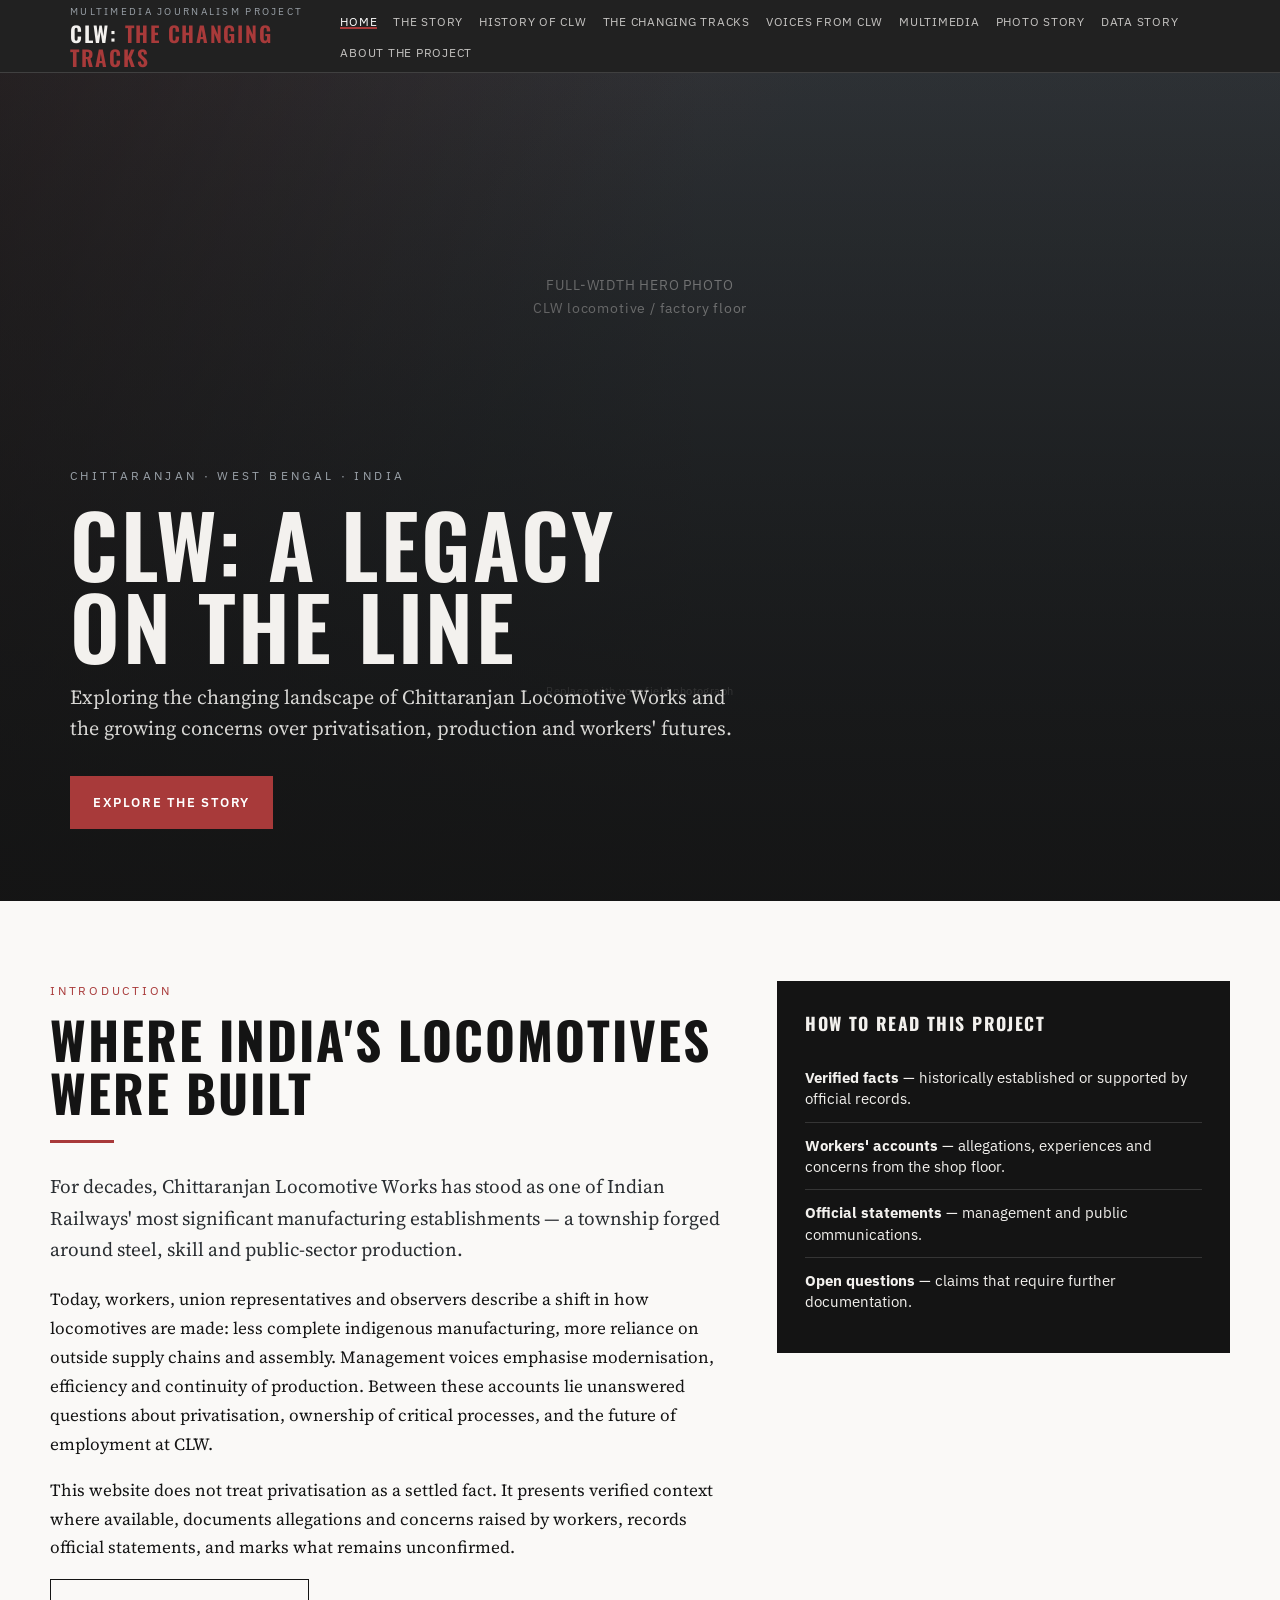
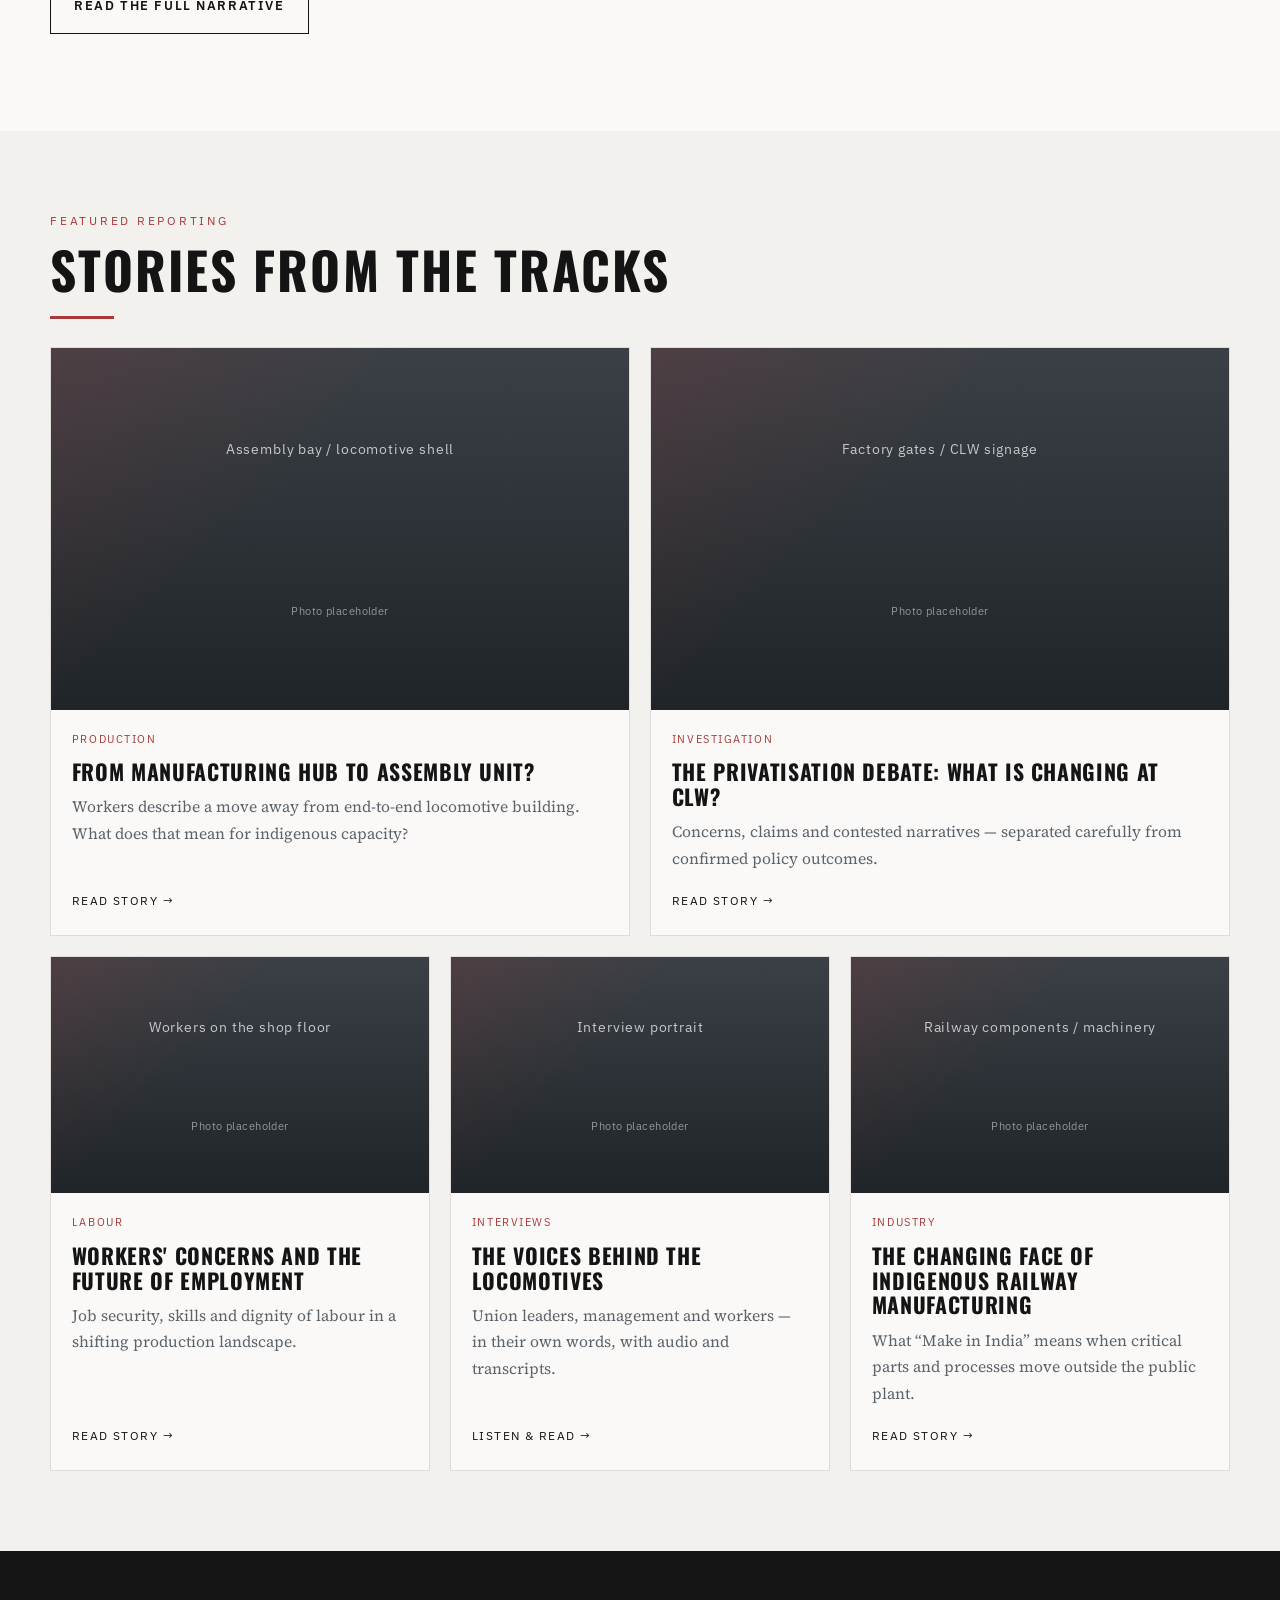
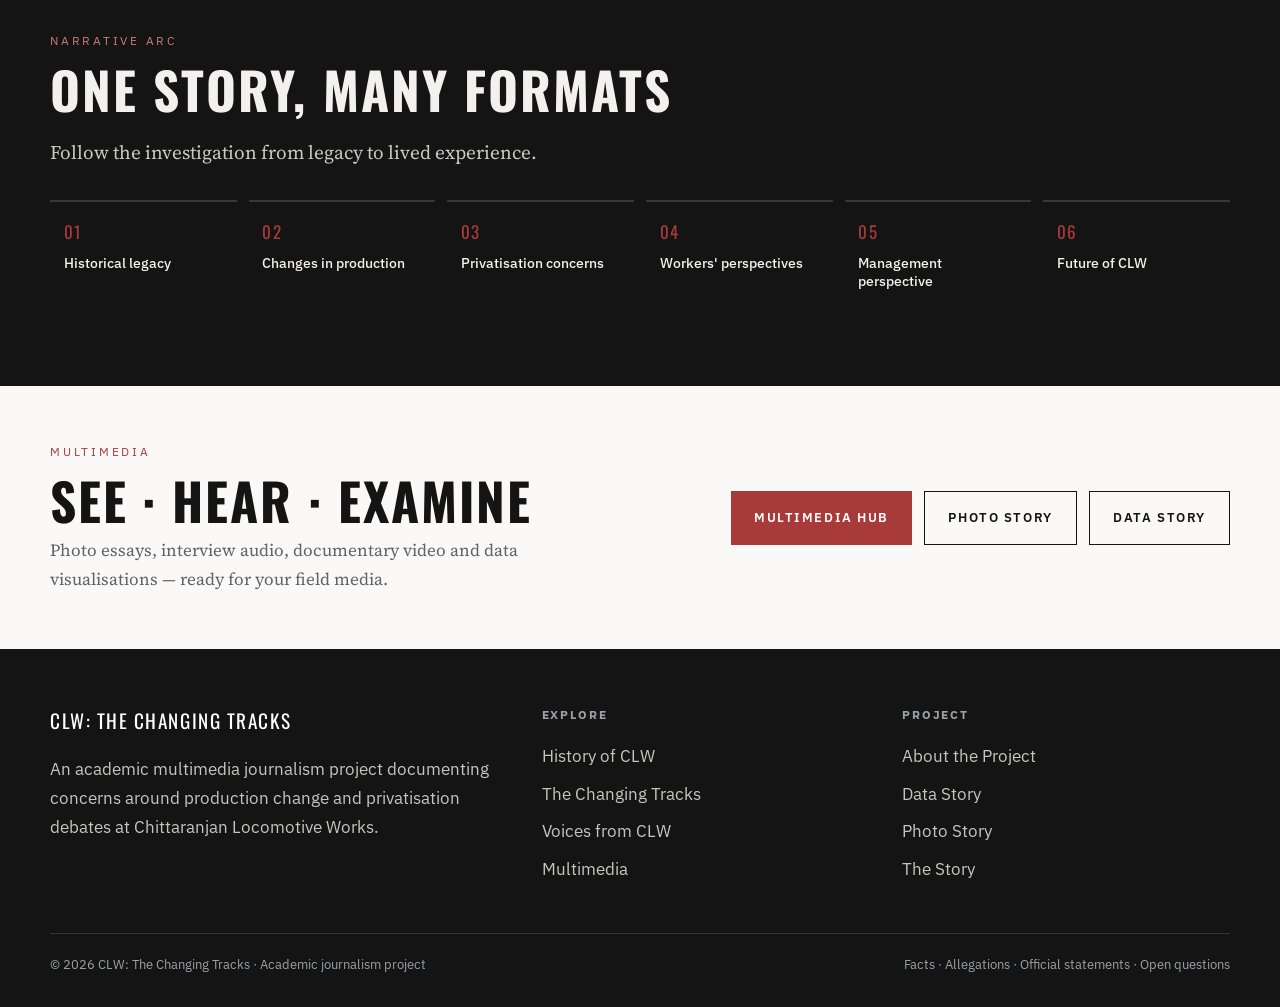
==== index.html @ 457da990 "Publish CLW: The Changing Tracks static multimedia journalism site. EOF" ====
<!DOCTYPE html>
<html lang="en">
<head>
  <meta charset="UTF-8" />
  <meta name="viewport" content="width=device-width, initial-scale=1" />
  <title>CLW: The Changing Tracks | A Multimedia Journalism Project</title>
  <meta name="description" content="An investigative multimedia journalism project exploring concerns around privatisation, production change and workers' futures at Chittaranjan Locomotive Works." />
  <meta name="theme-color" content="#141414" />
  <link rel="preconnect" href="https://fonts.googleapis.com" />
  <link rel="preconnect" href="https://fonts.gstatic.com" crossorigin />
  <link href="https://fonts.googleapis.com/css2?family=IBM+Plex+Sans:wght@400;500;600&family=Oswald:wght@500;600&family=Source+Serif+4:ital,opsz,wght@0,8..60,400;0,8..60,600;1,8..60,400&display=swap" rel="stylesheet" />
  <link rel="stylesheet" href="assets/css/style.css" />
</head>
<body>
  <a class="skip-link" href="#main">Skip to content</a>

  <header class="site-header">
    <div class="header-inner">
      <a class="brand" href="index.html">
        <span class="brand-kicker">Multimedia Journalism Project</span>
        <span class="brand-title">CLW: <span>The Changing Tracks</span></span>
      </a>
      <button class="nav-toggle" type="button" aria-label="Open menu" aria-expanded="false" aria-controls="site-nav">
        <span></span><span></span><span></span>
      </button>
      <nav class="site-nav" id="site-nav" aria-label="Primary">
        <ul>
          <li><a href="index.html">Home</a></li>
          <li><a href="the-story.html">The Story</a></li>
          <li><a href="history.html">History of CLW</a></li>
          <li><a href="changing-tracks.html">The Changing Tracks</a></li>
          <li><a href="voices.html">Voices from CLW</a></li>
          <li><a href="multimedia.html">Multimedia</a></li>
          <li><a href="photo-story.html">Photo Story</a></li>
          <li><a href="data-story.html">Data Story</a></li>
          <li><a href="about.html">About the Project</a></li>
        </ul>
      </nav>
    </div>
  </header>

  <main id="main">
    <section class="hero" aria-label="Hero">
      <div class="hero-media" aria-hidden="true">
        <div class="placeholder-photo hero-ph">
          FULL-WIDTH HERO PHOTO<br />
          CLW locomotive / factory floor<br />
          <small>Replace with your field photograph</small>
        </div>
      </div>
      <div class="hero-overlay"></div>
      <div class="hero-content">
        <p class="hero-label">Chittaranjan · West Bengal · India</p>
        <h1>CLW: A Legacy on the Line</h1>
        <p class="hero-sub">Exploring the changing landscape of Chittaranjan Locomotive Works and the growing concerns over privatisation, production and workers' futures.</p>
        <a class="btn" href="#intro" data-scroll="#intro">Explore the Story</a>
      </div>
    </section>

    <section class="section" id="intro">
      <div class="container intro-grid">
        <div class="reveal">
          <p class="section-kicker">Introduction</p>
          <h2 class="section-title">Where India's locomotives were built</h2>
          <hr class="divider" />
          <p class="lead">For decades, Chittaranjan Locomotive Works has stood as one of Indian Railways' most significant manufacturing establishments — a township forged around steel, skill and public-sector production.</p>
          <p>Today, workers, union representatives and observers describe a shift in how locomotives are made: less complete indigenous manufacturing, more reliance on outside supply chains and assembly. Management voices emphasise modernisation, efficiency and continuity of production. Between these accounts lie unanswered questions about privatisation, ownership of critical processes, and the future of employment at CLW.</p>
          <p>This website does not treat privatisation as a settled fact. It presents verified context where available, documents allegations and concerns raised by workers, records official statements, and marks what remains unconfirmed.</p>
          <p><a class="btn btn-outline" href="the-story.html">Read the full narrative</a></p>
        </div>
        <aside class="intro-aside reveal reveal-delay-1" aria-label="How to read this project">
          <h3>How to read this project</h3>
          <ul>
            <li><strong>Verified facts</strong> — historically established or supported by official records.</li>
            <li><strong>Workers' accounts</strong> — allegations, experiences and concerns from the shop floor.</li>
            <li><strong>Official statements</strong> — management and public communications.</li>
            <li><strong>Open questions</strong> — claims that require further documentation.</li>
          </ul>
        </aside>
      </div>
    </section>

    <section class="section featured" id="featured">
      <div class="container">
        <p class="section-kicker reveal">Featured reporting</p>
        <h2 class="section-title reveal">Stories from the tracks</h2>
        <hr class="divider reveal" />

        <div class="story-grid">
          <a class="story-card featured-wide reveal" href="stories/manufacturing-to-assembly.html">
            <div class="story-card-media">
              <div class="placeholder-photo">Assembly bay / locomotive shell<br /><small>Photo placeholder</small></div>
            </div>
            <div class="story-card-body">
              <span class="story-meta">Production</span>
              <h3>From Manufacturing Hub to Assembly Unit?</h3>
              <p>Workers describe a move away from end-to-end locomotive building. What does that mean for indigenous capacity?</p>
              <span class="story-link">Read story</span>
            </div>
          </a>

          <a class="story-card featured-wide reveal reveal-delay-1" href="stories/privatisation-debate.html">
            <div class="story-card-media">
              <div class="placeholder-photo">Factory gates / CLW signage<br /><small>Photo placeholder</small></div>
            </div>
            <div class="story-card-body">
              <span class="story-meta">Investigation</span>
              <h3>The Privatisation Debate: What Is Changing at CLW?</h3>
              <p>Concerns, claims and contested narratives — separated carefully from confirmed policy outcomes.</p>
              <span class="story-link">Read story</span>
            </div>
          </a>

          <a class="story-card reveal" href="stories/workers-concerns.html">
            <div class="story-card-media">
              <div class="placeholder-photo">Workers on the shop floor<br /><small>Photo placeholder</small></div>
            </div>
            <div class="story-card-body">
              <span class="story-meta">Labour</span>
              <h3>Workers' Concerns and the Future of Employment</h3>
              <p>Job security, skills and dignity of labour in a shifting production landscape.</p>
              <span class="story-link">Read story</span>
            </div>
          </a>

          <a class="story-card reveal reveal-delay-1" href="voices.html">
            <div class="story-card-media">
              <div class="placeholder-photo">Interview portrait<br /><small>Photo placeholder</small></div>
            </div>
            <div class="story-card-body">
              <span class="story-meta">Interviews</span>
              <h3>The Voices Behind the Locomotives</h3>
              <p>Union leaders, management and workers — in their own words, with audio and transcripts.</p>
              <span class="story-link">Listen &amp; read</span>
            </div>
          </a>

          <a class="story-card reveal reveal-delay-2" href="stories/indigenous-manufacturing.html">
            <div class="story-card-media">
              <div class="placeholder-photo">Railway components / machinery<br /><small>Photo placeholder</small></div>
            </div>
            <div class="story-card-body">
              <span class="story-meta">Industry</span>
              <h3>The Changing Face of Indigenous Railway Manufacturing</h3>
              <p>What “Make in India” means when critical parts and processes move outside the public plant.</p>
              <span class="story-link">Read story</span>
            </div>
          </a>
        </div>
      </div>
    </section>

    <section class="section journey">
      <div class="container">
        <p class="section-kicker reveal" style="color:#c97a7a;">Narrative arc</p>
        <h2 class="section-title reveal">One story, many formats</h2>
        <p class="lead reveal" style="color:rgba(243,241,238,0.82);">Follow the investigation from legacy to lived experience.</p>
        <div class="journey-steps">
          <a class="journey-step reveal" href="history.html"><div class="n">01</div><h3>Historical legacy</h3></a>
          <a class="journey-step reveal reveal-delay-1" href="changing-tracks.html"><div class="n">02</div><h3>Changes in production</h3></a>
          <a class="journey-step reveal reveal-delay-1" href="stories/privatisation-debate.html"><div class="n">03</div><h3>Privatisation concerns</h3></a>
          <a class="journey-step reveal reveal-delay-2" href="voices.html"><div class="n">04</div><h3>Workers' perspectives</h3></a>
          <a class="journey-step reveal reveal-delay-2" href="voices.html#official"><div class="n">05</div><h3>Management perspective</h3></a>
          <a class="journey-step reveal reveal-delay-3" href="data-story.html"><div class="n">06</div><h3>Future of CLW</h3></a>
        </div>
      </div>
    </section>

    <section class="section-tight">
      <div class="container" style="display:flex;flex-wrap:wrap;gap:1rem;align-items:center;justify-content:space-between;">
        <div>
          <p class="section-kicker">Multimedia</p>
          <h2 class="section-title" style="margin-bottom:0.5rem;">See · Hear · Examine</h2>
          <p class="muted" style="margin:0;max-width:36rem;">Photo essays, interview audio, documentary video and data visualisations — ready for your field media.</p>
        </div>
        <div style="display:flex;flex-wrap:wrap;gap:0.75rem;">
          <a class="btn" href="multimedia.html">Multimedia hub</a>
          <a class="btn btn-outline" href="photo-story.html">Photo story</a>
          <a class="btn btn-outline" href="data-story.html">Data story</a>
        </div>
      </div>
    </section>
  </main>

  <footer class="site-footer">
    <div class="footer-grid">
      <div>
        <div class="footer-brand">CLW: The Changing Tracks</div>
        <p>An academic multimedia journalism project documenting concerns around production change and privatisation debates at Chittaranjan Locomotive Works.</p>
      </div>
      <div>
        <h4>Explore</h4>
        <ul>
          <li><a href="history.html">History of CLW</a></li>
          <li><a href="changing-tracks.html">The Changing Tracks</a></li>
          <li><a href="voices.html">Voices from CLW</a></li>
          <li><a href="multimedia.html">Multimedia</a></li>
        </ul>
      </div>
      <div>
        <h4>Project</h4>
        <ul>
          <li><a href="about.html">About the Project</a></li>
          <li><a href="data-story.html">Data Story</a></li>
          <li><a href="photo-story.html">Photo Story</a></li>
          <li><a href="the-story.html">The Story</a></li>
        </ul>
      </div>
    </div>
    <div class="footer-bottom">
      <span>© 2026 CLW: The Changing Tracks · Academic journalism project</span>
      <span>Facts · Allegations · Official statements · Open questions</span>
    </div>
  </footer>

  <script src="assets/js/main.js"></script>
</body>
</html>
---- assets/css/style.css ----
/* =========================================================
   CLW: THE CHANGING TRACKS
   Editorial multimedia journalism stylesheet
   ========================================================= */

:root {
  --charcoal: #141414;
  --charcoal-soft: #1e1e1e;
  --steel: #2a2e32;
  --industrial: #5c636a;
  --mist: #9aa1a8;
  --off-white: #f3f1ee;
  --paper: #faf9f7;
  --rail-red: #a83a3a;
  --rail-red-deep: #7e2a2a;
  --border: rgba(20, 20, 20, 0.12);
  --border-light: rgba(255, 255, 255, 0.14);
  --shadow: 0 18px 50px rgba(0, 0, 0, 0.18);
  --max: 1180px;
  --nav-h: 72px;
  --font-display: "Oswald", "Arial Narrow", sans-serif;
  --font-serif: "Source Serif 4", Georgia, serif;
  --font-sans: "IBM Plex Sans", "Segoe UI", sans-serif;
  --ease: cubic-bezier(0.22, 1, 0.36, 1);
}

*,
*::before,
*::after {
  box-sizing: border-box;
}

html {
  scroll-behavior: smooth;
}

body {
  margin: 0;
  color: var(--charcoal);
  background: var(--paper);
  font-family: var(--font-serif);
  font-size: 1.0625rem;
  line-height: 1.7;
  -webkit-font-smoothing: antialiased;
}

img {
  max-width: 100%;
  display: block;
  height: auto;
}

a {
  color: inherit;
  text-decoration: none;
}

button,
.btn {
  font-family: var(--font-sans);
}

.sr-only {
  position: absolute;
  width: 1px;
  height: 1px;
  padding: 0;
  margin: -1px;
  overflow: hidden;
  clip: rect(0, 0, 0, 0);
  border: 0;
}

/* ---------- Skip link ---------- */
.skip-link {
  position: absolute;
  left: 1rem;
  top: -100px;
  background: var(--rail-red);
  color: white;
  padding: 0.6rem 1rem;
  z-index: 1000;
  font-family: var(--font-sans);
}

.skip-link:focus {
  top: 1rem;
}

/* ---------- Header ---------- */
.site-header {
  position: sticky;
  top: 0;
  z-index: 100;
  background: rgba(20, 20, 20, 0.94);
  backdrop-filter: blur(10px);
  border-bottom: 1px solid var(--border-light);
  transition: background 0.3s var(--ease);
}

.site-header.is-scrolled {
  background: rgba(20, 20, 20, 0.98);
}

.header-inner {
  max-width: var(--max);
  margin: 0 auto;
  padding: 0 1.25rem;
  min-height: var(--nav-h);
  display: flex;
  align-items: center;
  justify-content: space-between;
  gap: 1rem;
}

.brand {
  display: flex;
  flex-direction: column;
  gap: 0.1rem;
  color: var(--off-white);
  min-width: 0;
}

.brand-kicker {
  font-family: var(--font-sans);
  font-size: 0.65rem;
  letter-spacing: 0.22em;
  text-transform: uppercase;
  color: var(--mist);
}

.brand-title {
  font-family: var(--font-display);
  font-weight: 600;
  font-size: clamp(1rem, 2.2vw, 1.35rem);
  letter-spacing: 0.08em;
  line-height: 1.1;
  text-transform: uppercase;
}

.brand-title span {
  color: var(--rail-red);
}

.nav-toggle {
  display: none;
  background: transparent;
  border: 1px solid var(--border-light);
  color: var(--off-white);
  width: 44px;
  height: 44px;
  cursor: pointer;
  align-items: center;
  justify-content: center;
  flex-direction: column;
  gap: 5px;
}

.nav-toggle span {
  display: block;
  width: 18px;
  height: 2px;
  background: currentColor;
  transition: 0.25s var(--ease);
}

.site-nav ul {
  list-style: none;
  margin: 0;
  padding: 0;
  display: flex;
  flex-wrap: wrap;
  gap: 0.15rem 1rem;
  align-items: center;
}

.site-nav a {
  font-family: var(--font-sans);
  font-size: 0.78rem;
  letter-spacing: 0.06em;
  text-transform: uppercase;
  color: rgba(243, 241, 238, 0.78);
  transition: color 0.2s ease;
  white-space: nowrap;
}

.site-nav a:hover,
.site-nav a[aria-current="page"] {
  color: #fff;
}

.site-nav a[aria-current="page"] {
  box-shadow: inset 0 -2px 0 var(--rail-red);
}

/* ---------- Hero ---------- */
.hero {
  position: relative;
  min-height: min(92vh, 860px);
  display: grid;
  align-items: end;
  color: var(--off-white);
  overflow: hidden;
  background: var(--charcoal);
}

.hero-media {
  position: absolute;
  inset: 0;
}

.hero-media img,
.hero-media .placeholder-photo {
  width: 100%;
  height: 100%;
  object-fit: cover;
}

.hero-overlay {
  position: absolute;
  inset: 0;
  background:
    linear-gradient(180deg, rgba(20, 20, 20, 0.35) 0%, rgba(20, 20, 20, 0.55) 40%, rgba(20, 20, 20, 0.92) 100%),
    linear-gradient(90deg, rgba(20, 20, 20, 0.55) 0%, transparent 55%);
}

.hero-content {
  position: relative;
  z-index: 2;
  max-width: var(--max);
  width: 100%;
  margin: 0 auto;
  padding: 4rem 1.25rem 4.5rem;
}

.hero-label {
  font-family: var(--font-sans);
  font-size: 0.75rem;
  letter-spacing: 0.28em;
  text-transform: uppercase;
  color: var(--mist);
  margin-bottom: 1rem;
}

.hero h1 {
  margin: 0 0 1rem;
  font-family: var(--font-display);
  font-weight: 600;
  font-size: clamp(2.6rem, 8vw, 5.4rem);
  line-height: 0.95;
  letter-spacing: 0.03em;
  text-transform: uppercase;
  max-width: 14ch;
}

.hero-sub {
  max-width: 42rem;
  font-size: clamp(1.05rem, 2vw, 1.25rem);
  line-height: 1.55;
  color: rgba(243, 241, 238, 0.88);
  margin: 0 0 2rem;
}

.btn {
  display: inline-flex;
  align-items: center;
  gap: 0.65rem;
  padding: 0.95rem 1.45rem;
  background: var(--rail-red);
  color: #fff;
  font-size: 0.82rem;
  font-weight: 600;
  letter-spacing: 0.12em;
  text-transform: uppercase;
  border: none;
  cursor: pointer;
  transition: background 0.25s ease, transform 0.25s var(--ease);
}

.btn:hover {
  background: var(--rail-red-deep);
  transform: translateY(-1px);
}

.btn-ghost {
  background: transparent;
  border: 1px solid rgba(255, 255, 255, 0.35);
}

.btn-ghost:hover {
  background: rgba(255, 255, 255, 0.08);
}

.btn-outline {
  background: transparent;
  color: var(--charcoal);
  border: 1px solid var(--charcoal);
}

.btn-outline:hover {
  background: var(--charcoal);
  color: var(--off-white);
}

/* ---------- Layout helpers ---------- */
.section {
  padding: 5rem 1.25rem;
}

.section-tight {
  padding: 3.5rem 1.25rem;
}

.container {
  max-width: var(--max);
  margin: 0 auto;
}

.section-kicker {
  font-family: var(--font-sans);
  font-size: 0.72rem;
  letter-spacing: 0.24em;
  text-transform: uppercase;
  color: var(--rail-red);
  margin: 0 0 0.75rem;
}

.section-title {
  font-family: var(--font-display);
  font-size: clamp(2rem, 4.5vw, 3.2rem);
  letter-spacing: 0.04em;
  text-transform: uppercase;
  line-height: 1.05;
  margin: 0 0 1.25rem;
}

.lead {
  font-size: 1.2rem;
  line-height: 1.65;
  color: var(--steel);
  max-width: 46rem;
}

.divider {
  width: 64px;
  height: 3px;
  background: var(--rail-red);
  margin: 1.25rem 0 1.75rem;
  border: none;
}

.muted {
  color: var(--industrial);
}

.note-box {
  background: #efece8;
  border-left: 3px solid var(--rail-red);
  padding: 1rem 1.15rem;
  font-family: var(--font-sans);
  font-size: 0.92rem;
  color: var(--steel);
  margin: 1.5rem 0;
}

.note-box strong {
  color: var(--charcoal);
}

/* ---------- Intro ---------- */
.intro-grid {
  display: grid;
  grid-template-columns: 1.2fr 0.8fr;
  gap: 3rem;
  align-items: start;
}

.intro-aside {
  background: var(--charcoal);
  color: var(--off-white);
  padding: 1.75rem;
}

.intro-aside h3 {
  font-family: var(--font-display);
  letter-spacing: 0.08em;
  text-transform: uppercase;
  font-size: 1.1rem;
  margin: 0 0 1rem;
}

.intro-aside ul {
  margin: 0;
  padding: 0;
  list-style: none;
}

.intro-aside li {
  padding: 0.75rem 0;
  border-bottom: 1px solid var(--border-light);
  font-family: var(--font-sans);
  font-size: 0.92rem;
  line-height: 1.45;
}

.intro-aside li:last-child {
  border-bottom: none;
}

/* ---------- Featured stories ---------- */
.featured {
  background: var(--off-white);
}

.story-grid {
  display: grid;
  grid-template-columns: repeat(12, 1fr);
  gap: 1.25rem;
}

.story-card {
  grid-column: span 4;
  display: flex;
  flex-direction: column;
  background: var(--paper);
  border: 1px solid var(--border);
  transition: transform 0.3s var(--ease), box-shadow 0.3s var(--ease);
  overflow: hidden;
  min-height: 100%;
}

.story-card:hover {
  transform: translateY(-4px);
  box-shadow: var(--shadow);
}

.story-card.featured-wide {
  grid-column: span 6;
}

.story-card-media {
  position: relative;
  aspect-ratio: 16 / 10;
  overflow: hidden;
  background: var(--steel);
}

.story-card-media img,
.story-card-media .placeholder-photo {
  width: 100%;
  height: 100%;
  object-fit: cover;
  transition: transform 0.6s var(--ease);
}

.story-card:hover .story-card-media img,
.story-card:hover .story-card-media .placeholder-photo {
  transform: scale(1.04);
}

.story-card-body {
  padding: 1.25rem 1.3rem 1.5rem;
  display: flex;
  flex-direction: column;
  gap: 0.65rem;
  flex: 1;
}

.story-meta {
  font-family: var(--font-sans);
  font-size: 0.7rem;
  letter-spacing: 0.14em;
  text-transform: uppercase;
  color: var(--rail-red);
}

.story-card h3 {
  margin: 0;
  font-family: var(--font-display);
  font-size: 1.35rem;
  letter-spacing: 0.03em;
  text-transform: uppercase;
  line-height: 1.15;
}

.story-card p {
  margin: 0;
  color: var(--industrial);
  font-size: 0.98rem;
  flex: 1;
}

.story-link {
  font-family: var(--font-sans);
  font-size: 0.75rem;
  letter-spacing: 0.12em;
  text-transform: uppercase;
  color: var(--charcoal);
  margin-top: 0.5rem;
}

.story-link::after {
  content: " →";
}

/* ---------- Page hero (inner) ---------- */
.page-hero {
  position: relative;
  min-height: 48vh;
  display: grid;
  align-items: end;
  color: var(--off-white);
  background: var(--charcoal);
  overflow: hidden;
}

.page-hero .hero-content {
  padding-top: 5rem;
  padding-bottom: 3rem;
}

.page-hero h1 {
  margin: 0;
  font-family: var(--font-display);
  font-size: clamp(2.2rem, 6vw, 4rem);
  letter-spacing: 0.04em;
  text-transform: uppercase;
  line-height: 1;
  max-width: 16ch;
}

.breadcrumb {
  font-family: var(--font-sans);
  font-size: 0.75rem;
  letter-spacing: 0.08em;
  text-transform: uppercase;
  color: var(--mist);
  margin-bottom: 0.85rem;
}

.breadcrumb a:hover {
  color: #fff;
}

/* ---------- Article / prose ---------- */
.article {
  max-width: 760px;
  margin: 0 auto;
}

.article-wide {
  max-width: 960px;
  margin: 0 auto;
}

.prose h2 {
  font-family: var(--font-display);
  font-size: clamp(1.5rem, 3vw, 2rem);
  letter-spacing: 0.04em;
  text-transform: uppercase;
  margin: 2.5rem 0 1rem;
  line-height: 1.15;
}

.prose h3 {
  font-family: var(--font-sans);
  font-size: 1.05rem;
  letter-spacing: 0.04em;
  margin: 2rem 0 0.75rem;
}

.prose p {
  margin: 0 0 1.2rem;
}

.prose blockquote {
  margin: 2rem 0;
  padding: 0 0 0 1.25rem;
  border-left: 3px solid var(--rail-red);
  font-size: 1.25rem;
  line-height: 1.5;
  color: var(--steel);
  font-style: italic;
}

.prose blockquote cite {
  display: block;
  margin-top: 0.75rem;
  font-family: var(--font-sans);
  font-size: 0.8rem;
  font-style: normal;
  letter-spacing: 0.08em;
  text-transform: uppercase;
  color: var(--industrial);
}

.figure {
  margin: 2rem 0;
}

.figure figcaption {
  margin-top: 0.65rem;
  font-family: var(--font-sans);
  font-size: 0.82rem;
  color: var(--industrial);
  line-height: 1.45;
}

.placeholder-photo {
  background:
    linear-gradient(135deg, rgba(168, 58, 58, 0.18), transparent 40%),
    linear-gradient(180deg, #3a4046 0%, #1f2428 100%);
  color: rgba(255, 255, 255, 0.72);
  display: grid;
  place-items: center;
  text-align: center;
  padding: 1.5rem;
  font-family: var(--font-sans);
  font-size: 0.85rem;
  letter-spacing: 0.06em;
  min-height: 220px;
}

.placeholder-photo.tall {
  min-height: 360px;
}

.placeholder-photo.hero-ph {
  min-height: 100%;
}

.placeholder-photo small {
  display: block;
  margin-top: 0.5rem;
  opacity: 0.7;
  letter-spacing: 0.04em;
}

/* ---------- Timeline ---------- */
.timeline {
  position: relative;
  margin: 2.5rem 0;
  padding-left: 1.5rem;
  border-left: 2px solid rgba(20, 20, 20, 0.15);
}

.timeline-item {
  position: relative;
  padding: 0 0 2rem 1.25rem;
}

.timeline-item::before {
  content: "";
  position: absolute;
  left: -1.7rem;
  top: 0.35rem;
  width: 10px;
  height: 10px;
  border-radius: 50%;
  background: var(--rail-red);
  box-shadow: 0 0 0 4px rgba(168, 58, 58, 0.18);
}

.timeline-year {
  font-family: var(--font-display);
  letter-spacing: 0.08em;
  text-transform: uppercase;
  color: var(--rail-red);
  margin-bottom: 0.35rem;
}

.timeline-item p {
  margin: 0;
  color: var(--steel);
}

/* ---------- Voices / interviews ---------- */
.voice-grid {
  display: grid;
  gap: 1.5rem;
}

.voice-card {
  display: grid;
  grid-template-columns: 180px 1fr;
  gap: 1.5rem;
  padding: 1.5rem;
  background: var(--paper);
  border: 1px solid var(--border);
}

.voice-photo {
  aspect-ratio: 3 / 4;
  background: var(--steel);
  overflow: hidden;
}

.voice-photo .placeholder-photo,
.voice-photo img {
  width: 100%;
  height: 100%;
  min-height: 0;
  object-fit: cover;
}

.voice-role {
  font-family: var(--font-sans);
  font-size: 0.72rem;
  letter-spacing: 0.14em;
  text-transform: uppercase;
  color: var(--rail-red);
  margin-bottom: 0.35rem;
}

.voice-card h3 {
  margin: 0 0 0.75rem;
  font-family: var(--font-display);
  letter-spacing: 0.04em;
  text-transform: uppercase;
  font-size: 1.4rem;
}

.voice-intro {
  color: var(--industrial);
  margin: 0 0 1rem;
}

.quote-pull {
  margin: 0 0 1.25rem;
  padding: 1rem 0 1rem 1rem;
  border-left: 3px solid var(--rail-red);
  font-size: 1.1rem;
  font-style: italic;
  color: var(--steel);
}

.tag {
  display: inline-block;
  font-family: var(--font-sans);
  font-size: 0.68rem;
  letter-spacing: 0.1em;
  text-transform: uppercase;
  padding: 0.3rem 0.55rem;
  border: 1px solid var(--border);
  margin-right: 0.4rem;
  margin-bottom: 0.4rem;
}

.tag-worker {
  border-color: rgba(168, 58, 58, 0.4);
  color: var(--rail-red);
}

.tag-official {
  border-color: rgba(42, 46, 50, 0.35);
  color: var(--steel);
}

.audio-player,
.video-frame {
  margin: 1rem 0;
  background: var(--charcoal-soft);
  color: var(--off-white);
  padding: 1rem;
}

.audio-player audio,
.video-frame video {
  width: 100%;
  margin-top: 0.75rem;
}

.player-label {
  font-family: var(--font-sans);
  font-size: 0.75rem;
  letter-spacing: 0.12em;
  text-transform: uppercase;
  color: var(--mist);
}

.transcript {
  margin-top: 1rem;
  border-top: 1px solid var(--border);
  padding-top: 1rem;
}

.transcript summary {
  font-family: var(--font-sans);
  font-size: 0.8rem;
  letter-spacing: 0.1em;
  text-transform: uppercase;
  cursor: pointer;
  list-style: none;
}

.transcript summary::-webkit-details-marker {
  display: none;
}

.transcript[open] summary {
  margin-bottom: 0.85rem;
  color: var(--rail-red);
}

.transcript-body {
  font-size: 0.98rem;
  color: var(--steel);
}

.contrast-panel {
  display: grid;
  grid-template-columns: 1fr 1fr;
  gap: 1.25rem;
  margin: 2.5rem 0;
}

.contrast-box {
  padding: 1.5rem;
  border: 1px solid var(--border);
}

.contrast-box.workers {
  background: #f7efef;
}

.contrast-box.officials {
  background: #eef1f3;
}

.contrast-box h3 {
  font-family: var(--font-display);
  letter-spacing: 0.06em;
  text-transform: uppercase;
  margin: 0 0 1rem;
  font-size: 1.15rem;
}

/* ---------- Multimedia ---------- */
.media-block {
  margin-bottom: 3.5rem;
  padding-bottom: 3rem;
  border-bottom: 1px solid var(--border);
}

.media-block:last-child {
  border-bottom: none;
  margin-bottom: 0;
  padding-bottom: 0;
}

.video-shell {
  position: relative;
  background: #000;
  aspect-ratio: 16 / 9;
  display: grid;
  place-items: center;
  overflow: hidden;
}

.video-shell video {
  width: 100%;
  height: 100%;
  object-fit: cover;
}

.video-placeholder {
  text-align: center;
  color: rgba(255, 255, 255, 0.8);
  font-family: var(--font-sans);
  padding: 2rem;
}

.audio-list {
  display: grid;
  gap: 1rem;
}

/* ---------- Photo story ---------- */
.photo-essay {
  display: grid;
  gap: 2.5rem;
}

.photo-essay-item.full {
  grid-column: 1 / -1;
}

.photo-mosaic {
  display: grid;
  grid-template-columns: 1.4fr 1fr;
  gap: 1.25rem;
}

.photo-mosaic .stack {
  display: grid;
  gap: 1.25rem;
}

.photo-caption {
  margin-top: 0.7rem;
  font-family: var(--font-sans);
  font-size: 0.85rem;
  color: var(--industrial);
  max-width: 48rem;
}

/* ---------- Data story ---------- */
.data-grid {
  display: grid;
  grid-template-columns: repeat(2, 1fr);
  gap: 1.25rem;
}

.chart-card {
  background: var(--paper);
  border: 1px solid var(--border);
  padding: 1.25rem;
}

.chart-card h3 {
  margin: 0 0 0.35rem;
  font-family: var(--font-display);
  letter-spacing: 0.05em;
  text-transform: uppercase;
  font-size: 1.15rem;
}

.chart-card .chart-note {
  font-family: var(--font-sans);
  font-size: 0.78rem;
  color: var(--industrial);
  margin-bottom: 1rem;
}

.chart-canvas {
  width: 100%;
  height: 260px;
  background:
    repeating-linear-gradient(
      to top,
      transparent,
      transparent 39px,
      rgba(20, 20, 20, 0.06) 40px
    );
  position: relative;
  display: flex;
  align-items: flex-end;
  gap: 0.65rem;
  padding: 1rem 0.5rem 0;
}

.bar {
  flex: 1;
  background: linear-gradient(180deg, var(--rail-red), #5c2323);
  min-height: 8%;
  position: relative;
  opacity: 0.9;
}

.bar span {
  position: absolute;
  bottom: -1.4rem;
  left: 50%;
  transform: translateX(-50%);
  font-family: var(--font-sans);
  font-size: 0.65rem;
  color: var(--industrial);
  white-space: nowrap;
}

.stat-row {
  display: grid;
  grid-template-columns: repeat(3, 1fr);
  gap: 1rem;
  margin: 2rem 0;
}

.stat {
  padding: 1.25rem;
  background: var(--charcoal);
  color: var(--off-white);
}

.stat .num {
  font-family: var(--font-display);
  font-size: 2rem;
  letter-spacing: 0.04em;
  color: #fff;
}

.stat .label {
  font-family: var(--font-sans);
  font-size: 0.78rem;
  letter-spacing: 0.08em;
  text-transform: uppercase;
  color: var(--mist);
  margin-top: 0.35rem;
}

.placeholder-badge {
  display: inline-block;
  margin-top: 0.75rem;
  font-family: var(--font-sans);
  font-size: 0.68rem;
  letter-spacing: 0.1em;
  text-transform: uppercase;
  color: var(--rail-red);
}

/* ---------- Journey / narrative strip ---------- */
.journey {
  background: var(--charcoal);
  color: var(--off-white);
}

.journey-steps {
  display: grid;
  grid-template-columns: repeat(6, 1fr);
  gap: 0.75rem;
  margin-top: 2rem;
}

.journey-step {
  padding: 1rem 0.85rem;
  border-top: 2px solid rgba(255, 255, 255, 0.15);
  transition: border-color 0.25s ease;
}

.journey-step:hover {
  border-color: var(--rail-red);
}

.journey-step .n {
  font-family: var(--font-display);
  color: var(--rail-red);
  letter-spacing: 0.08em;
  margin-bottom: 0.4rem;
}

.journey-step h3 {
  margin: 0;
  font-family: var(--font-sans);
  font-size: 0.85rem;
  font-weight: 500;
  line-height: 1.35;
}

/* ---------- About ---------- */
.method-grid {
  display: grid;
  grid-template-columns: repeat(2, 1fr);
  gap: 1.25rem;
  margin-top: 2rem;
}

.method-card {
  padding: 1.5rem;
  background: var(--off-white);
  border-top: 3px solid var(--rail-red);
}

.method-card h3 {
  margin: 0 0 0.75rem;
  font-family: var(--font-display);
  letter-spacing: 0.05em;
  text-transform: uppercase;
  font-size: 1.15rem;
}

.method-card p {
  margin: 0;
  color: var(--steel);
}

/* ---------- Footer ---------- */
.site-footer {
  background: var(--charcoal);
  color: rgba(243, 241, 238, 0.8);
  padding: 3.5rem 1.25rem 2rem;
  font-family: var(--font-sans);
}

.footer-grid {
  max-width: var(--max);
  margin: 0 auto;
  display: grid;
  grid-template-columns: 1.4fr 1fr 1fr;
  gap: 2rem;
}

.footer-brand {
  font-family: var(--font-display);
  color: #fff;
  letter-spacing: 0.08em;
  text-transform: uppercase;
  font-size: 1.2rem;
  margin-bottom: 0.75rem;
}

.footer-grid h4 {
  margin: 0 0 1rem;
  font-size: 0.75rem;
  letter-spacing: 0.16em;
  text-transform: uppercase;
  color: var(--mist);
}

.footer-grid ul {
  list-style: none;
  margin: 0;
  padding: 0;
}

.footer-grid li {
  margin-bottom: 0.55rem;
}

.footer-grid a:hover {
  color: #fff;
}

.footer-bottom {
  max-width: var(--max);
  margin: 2.5rem auto 0;
  padding-top: 1.25rem;
  border-top: 1px solid var(--border-light);
  font-size: 0.8rem;
  color: var(--mist);
  display: flex;
  justify-content: space-between;
  gap: 1rem;
  flex-wrap: wrap;
}

/* ---------- Reveal animations ---------- */
.reveal {
  opacity: 0;
  transform: translateY(24px);
  transition: opacity 0.7s var(--ease), transform 0.7s var(--ease);
}

.reveal.is-visible {
  opacity: 1;
  transform: none;
}

.reveal-delay-1 { transition-delay: 0.1s; }
.reveal-delay-2 { transition-delay: 0.2s; }
.reveal-delay-3 { transition-delay: 0.3s; }

/* ---------- Responsive ---------- */
@media (max-width: 980px) {
  .intro-grid,
  .contrast-panel,
  .photo-mosaic,
  .data-grid,
  .method-grid,
  .footer-grid {
    grid-template-columns: 1fr;
  }

  .story-card,
  .story-card.featured-wide {
    grid-column: span 6;
  }

  .journey-steps {
    grid-template-columns: repeat(3, 1fr);
  }

  .voice-card {
    grid-template-columns: 140px 1fr;
  }

  .stat-row {
    grid-template-columns: 1fr;
  }
}

@media (max-width: 760px) {
  .nav-toggle {
    display: inline-flex;
  }

  .site-nav {
    position: fixed;
    inset: var(--nav-h) 0 auto 0;
    background: rgba(20, 20, 20, 0.98);
    padding: 1rem 1.25rem 1.5rem;
    transform: translateY(-120%);
    opacity: 0;
    pointer-events: none;
    transition: 0.3s var(--ease);
    border-bottom: 1px solid var(--border-light);
  }

  .site-nav.is-open {
    transform: none;
    opacity: 1;
    pointer-events: auto;
  }

  .site-nav ul {
    flex-direction: column;
    align-items: flex-start;
    gap: 0.85rem;
  }

  .site-nav a {
    font-size: 0.9rem;
  }

  .story-card,
  .story-card.featured-wide {
    grid-column: span 12;
  }

  .voice-card {
    grid-template-columns: 1fr;
  }

  .voice-photo {
    max-width: 200px;
  }

  .journey-steps {
    grid-template-columns: 1fr 1fr;
  }

  .hero {
    min-height: 78vh;
  }
}

@media (prefers-reduced-motion: reduce) {
  html {
    scroll-behavior: auto;
  }

  .reveal {
    opacity: 1;
    transform: none;
    transition: none;
  }

  .story-card:hover,
  .btn:hover {
    transform: none;
  }
}
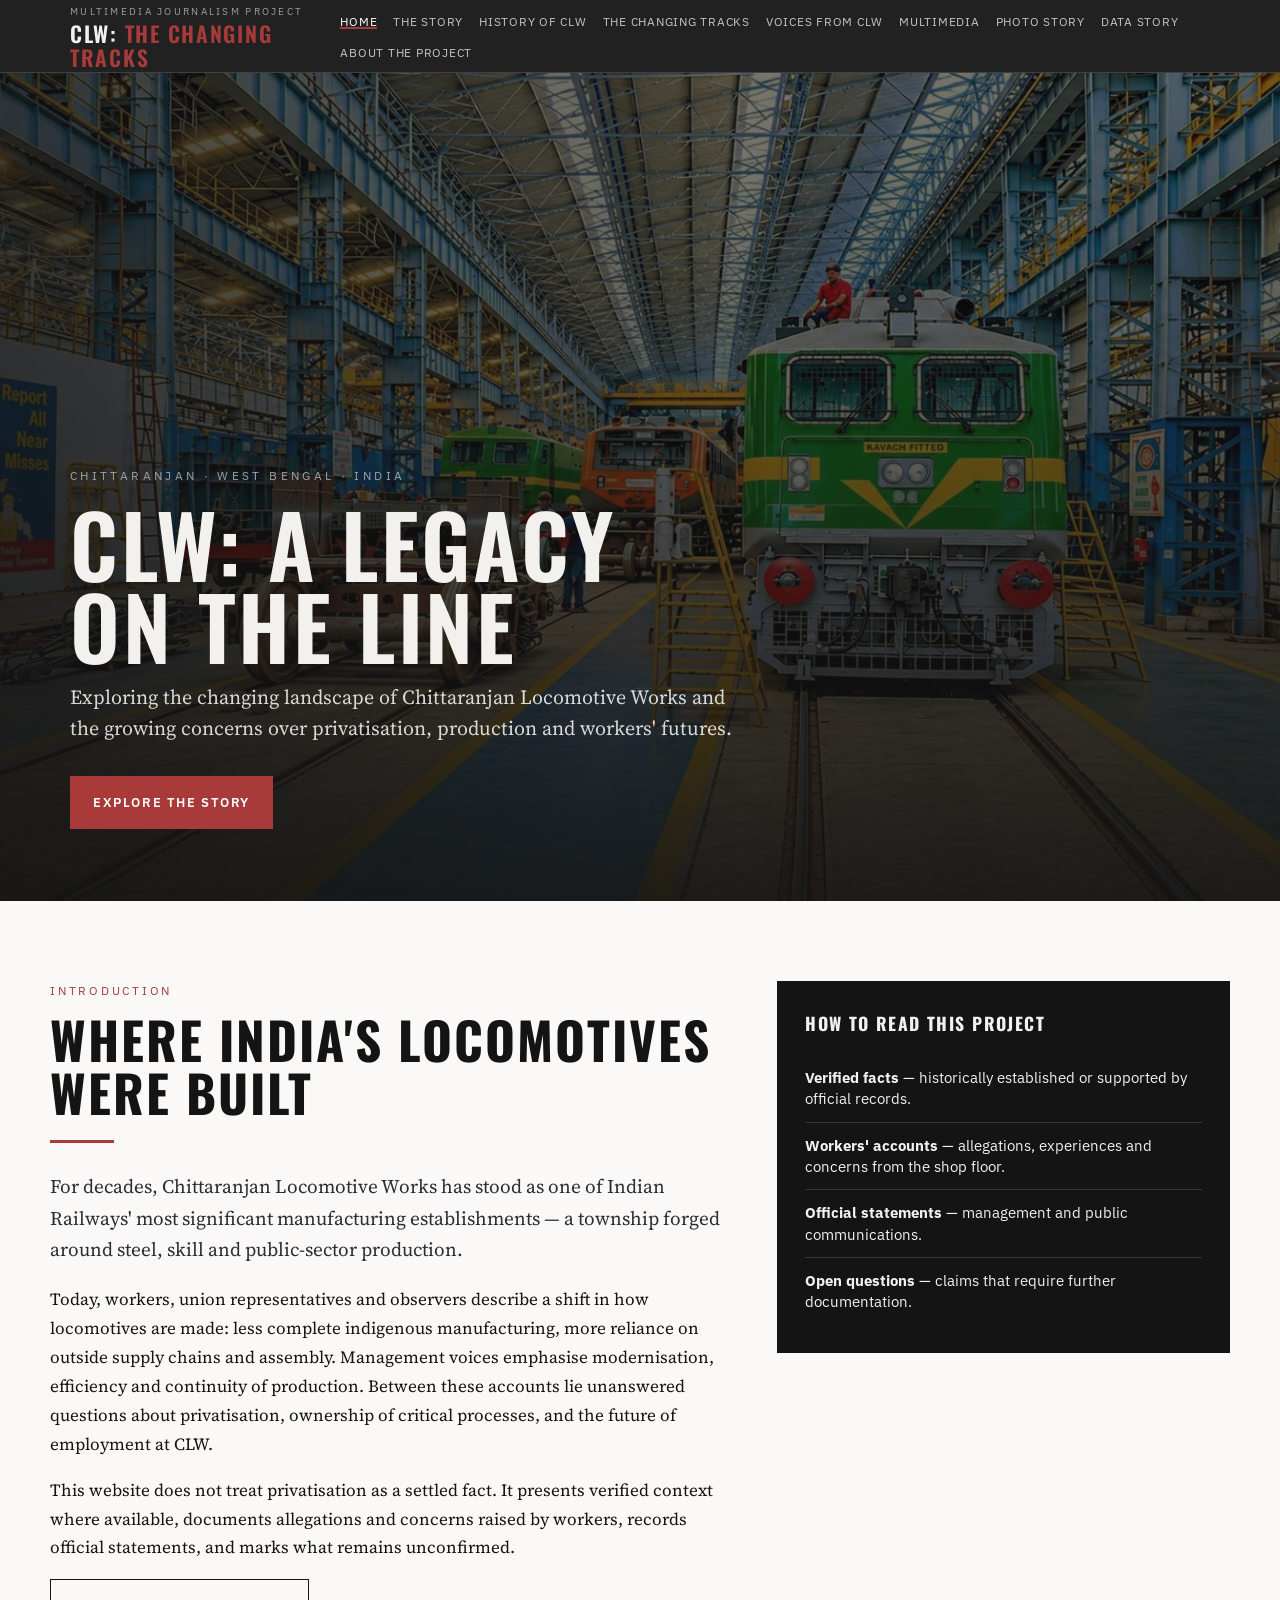
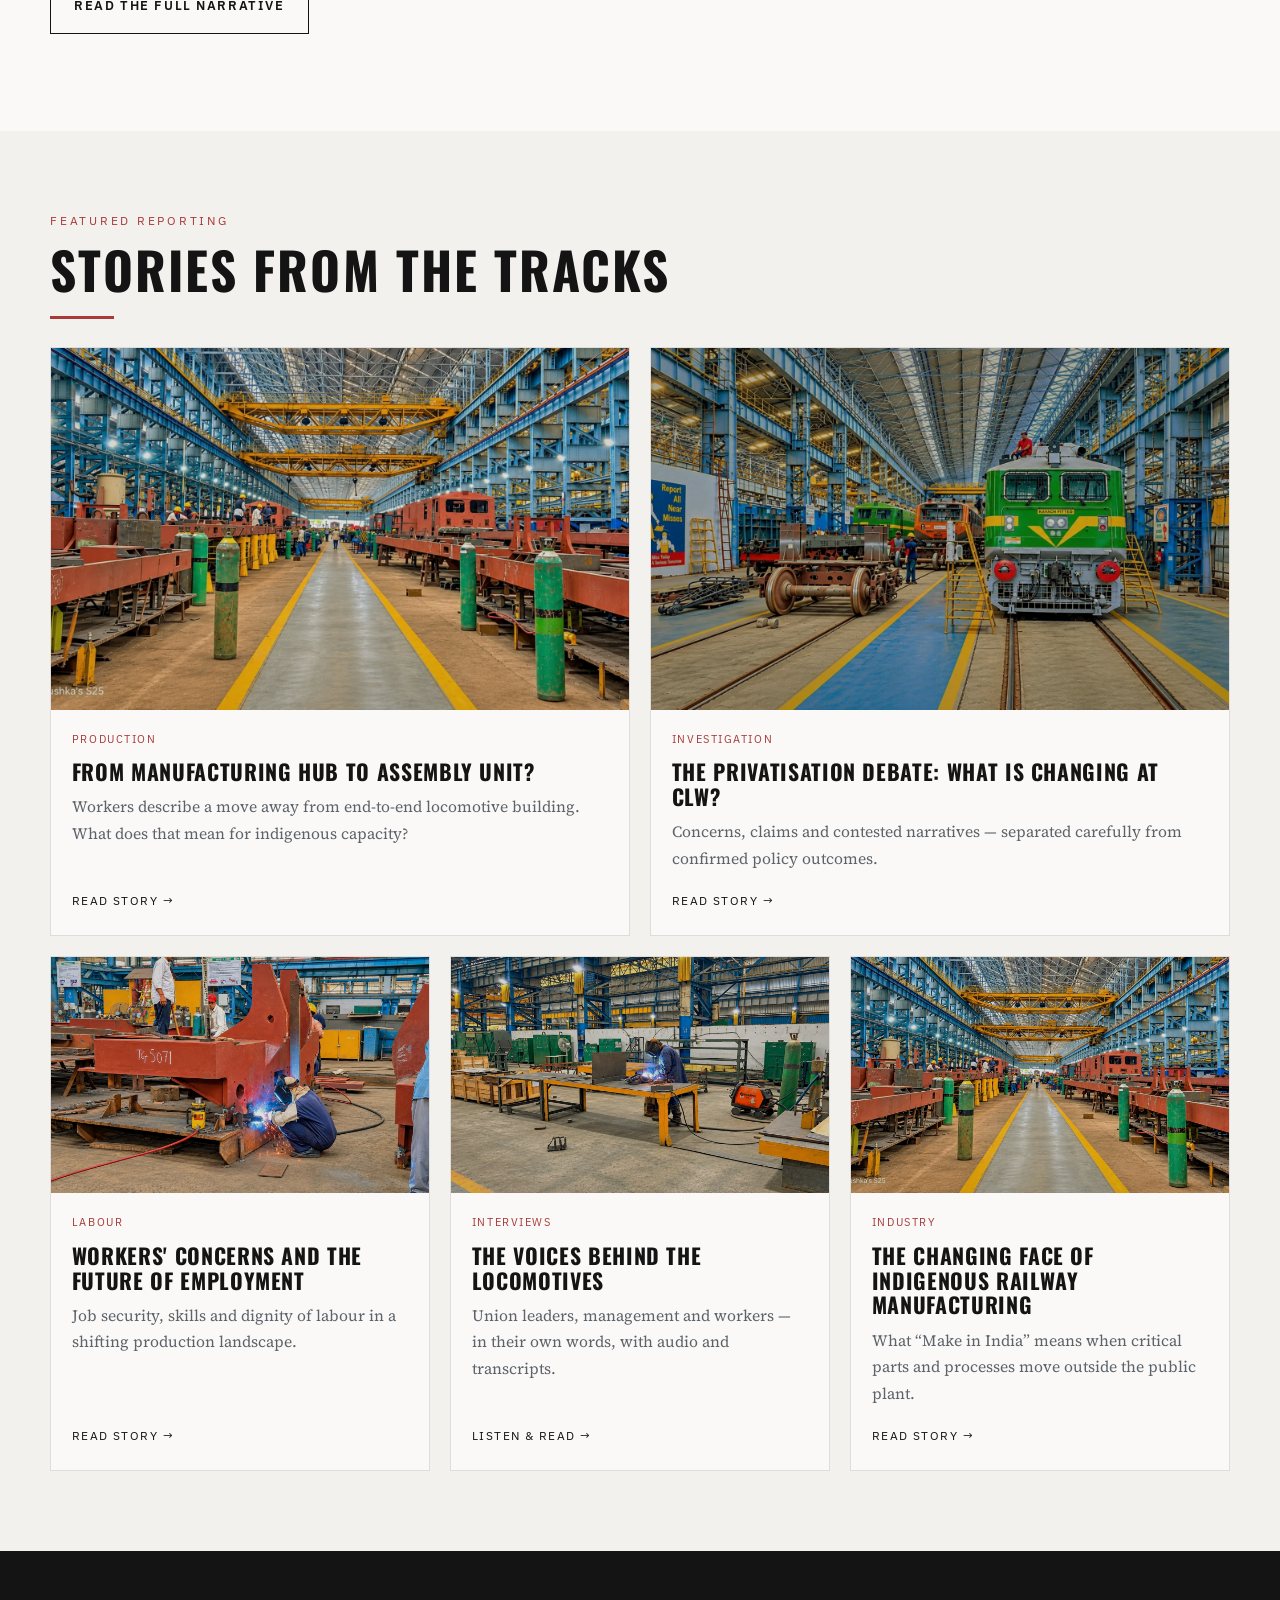
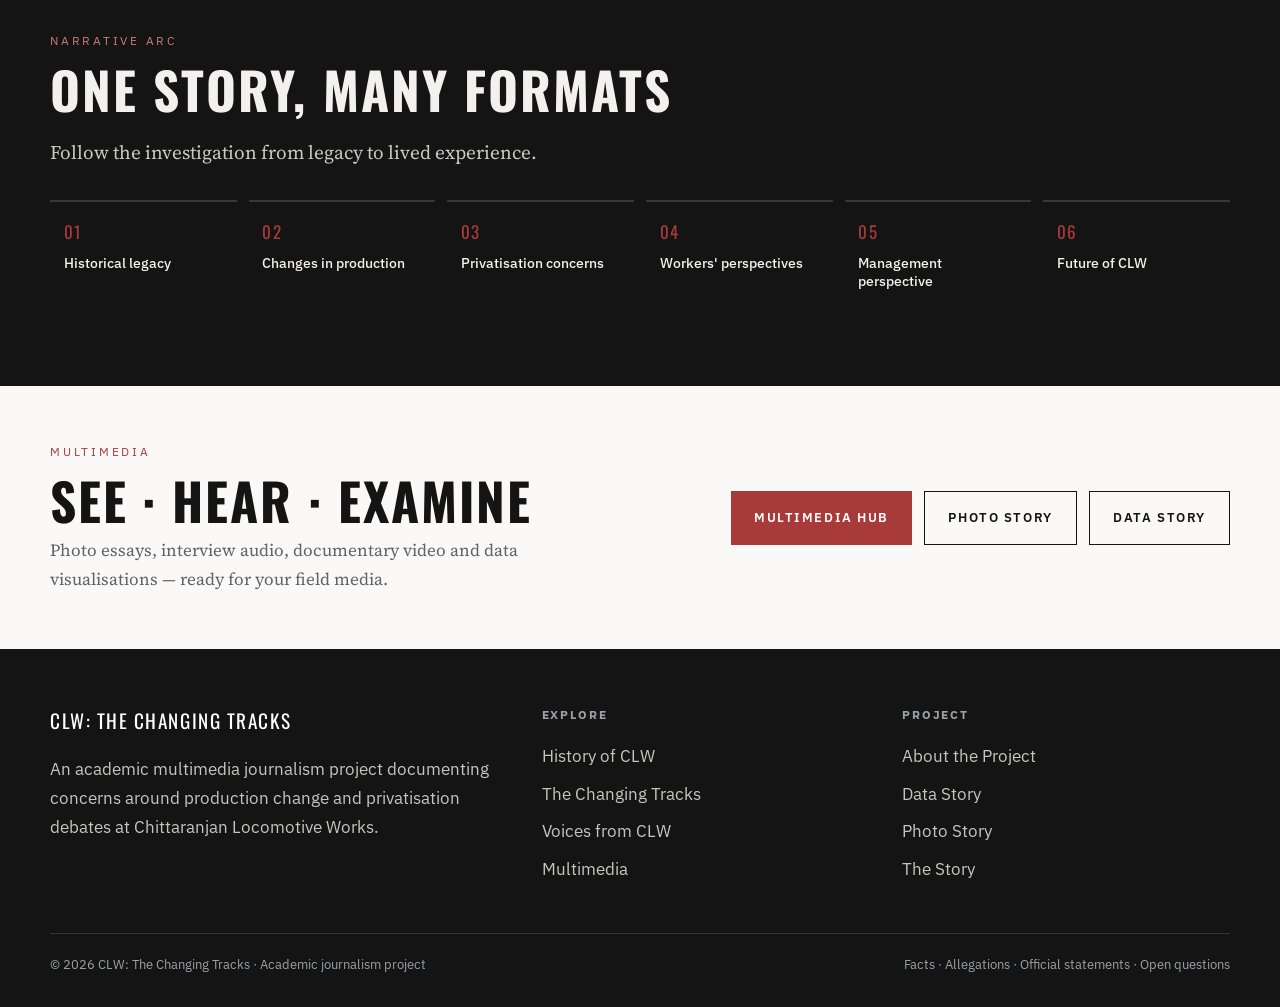
==== commit 42dfa443: "Add field photo essay and interview audio to the site. Replace placeholders on Photo Story, Voices, " ====
--- a/index.html
+++ b/index.html
@@ -42,11 +42,7 @@
   <main id="main">
     <section class="hero" aria-label="Hero">
       <div class="hero-media" aria-hidden="true">
-        <div class="placeholder-photo hero-ph">
-          FULL-WIDTH HERO PHOTO<br />
-          CLW locomotive / factory floor<br />
-          <small>Replace with your field photograph</small>
-        </div>
+        <img src="assets/images/photo-story/photo-03.jpeg" alt="" />
       </div>
       <div class="hero-overlay"></div>
       <div class="hero-content">
@@ -89,7 +85,7 @@
         <div class="story-grid">
           <a class="story-card featured-wide reveal" href="stories/manufacturing-to-assembly.html">
             <div class="story-card-media">
-              <div class="placeholder-photo">Assembly bay / locomotive shell<br /><small>Photo placeholder</small></div>
+              <img src="assets/images/photo-story/photo-04.jpeg" alt="Locomotive shells on the CLW workshop floor" loading="lazy" />
             </div>
             <div class="story-card-body">
               <span class="story-meta">Production</span>
@@ -101,7 +97,7 @@
 
           <a class="story-card featured-wide reveal reveal-delay-1" href="stories/privatisation-debate.html">
             <div class="story-card-media">
-              <div class="placeholder-photo">Factory gates / CLW signage<br /><small>Photo placeholder</small></div>
+              <img src="assets/images/photo-story/photo-03.jpeg" alt="Electric locomotive on the CLW assembly line" loading="lazy" />
             </div>
             <div class="story-card-body">
               <span class="story-meta">Investigation</span>
@@ -113,7 +109,7 @@
 
           <a class="story-card reveal" href="stories/workers-concerns.html">
             <div class="story-card-media">
-              <div class="placeholder-photo">Workers on the shop floor<br /><small>Photo placeholder</small></div>
+              <img src="assets/images/photo-story/photo-01.jpeg" alt="Welder at work on the CLW shop floor" loading="lazy" />
             </div>
             <div class="story-card-body">
               <span class="story-meta">Labour</span>
@@ -125,7 +121,7 @@
 
           <a class="story-card reveal reveal-delay-1" href="voices.html">
             <div class="story-card-media">
-              <div class="placeholder-photo">Interview portrait<br /><small>Photo placeholder</small></div>
+              <img src="assets/images/photo-story/photo-02.jpeg" alt="Workshop welding interview setting at CLW" loading="lazy" />
             </div>
             <div class="story-card-body">
               <span class="story-meta">Interviews</span>
@@ -137,7 +133,7 @@
 
           <a class="story-card reveal reveal-delay-2" href="stories/indigenous-manufacturing.html">
             <div class="story-card-media">
-              <div class="placeholder-photo">Railway components / machinery<br /><small>Photo placeholder</small></div>
+              <img src="assets/images/photo-story/photo-04.jpeg" alt="Industrial crane bay inside CLW" loading="lazy" />
             </div>
             <div class="story-card-body">
               <span class="story-meta">Industry</span>
--- a/assets/css/style.css
+++ b/assets/css/style.css
@@ -765,9 +765,16 @@
 }
 
 .audio-player audio,
+.audio-player video.audio-only,
 .video-frame video {
   width: 100%;
   margin-top: 0.75rem;
+  display: block;
+}
+
+.audio-player video.audio-only {
+  height: 48px;
+  background: transparent;
 }
 
 .player-label {
@@ -885,15 +892,41 @@
   grid-column: 1 / -1;
 }
 
+.photo-frame {
+  overflow: hidden;
+  background: var(--charcoal);
+}
+
+.photo-frame img {
+  width: 100%;
+  height: 100%;
+  display: block;
+  object-fit: cover;
+}
+
+.photo-frame.landscape {
+  aspect-ratio: 16 / 9;
+}
+
+.photo-frame.tall {
+  aspect-ratio: 4 / 5;
+  min-height: 320px;
+}
+
 .photo-mosaic {
   display: grid;
-  grid-template-columns: 1.4fr 1fr;
+  grid-template-columns: 1fr 1fr;
   gap: 1.25rem;
+  align-items: start;
 }
 
 .photo-mosaic .stack {
   display: grid;
   gap: 1.25rem;
+}
+
+.photo-mosaic figure {
+  margin: 0;
 }
 
 .photo-caption {
@@ -902,6 +935,32 @@
   font-size: 0.85rem;
   color: var(--industrial);
   max-width: 48rem;
+  line-height: 1.5;
+}
+
+.photo-preview-strip {
+  display: grid;
+  grid-template-columns: repeat(4, 1fr);
+  gap: 0.75rem;
+  margin: 1.5rem 0 1.25rem;
+}
+
+.photo-preview-strip a {
+  display: block;
+  overflow: hidden;
+  aspect-ratio: 4 / 3;
+  background: var(--steel);
+}
+
+.photo-preview-strip img {
+  width: 100%;
+  height: 100%;
+  object-fit: cover;
+  transition: transform 0.5s var(--ease);
+}
+
+.photo-preview-strip a:hover img {
+  transform: scale(1.04);
 }
 
 /* ---------- Data story ---------- */
@@ -1159,6 +1218,10 @@
     grid-template-columns: 1fr;
   }
 
+  .photo-preview-strip {
+    grid-template-columns: repeat(2, 1fr);
+  }
+
   .story-card,
   .story-card.featured-wide {
     grid-column: span 6;
